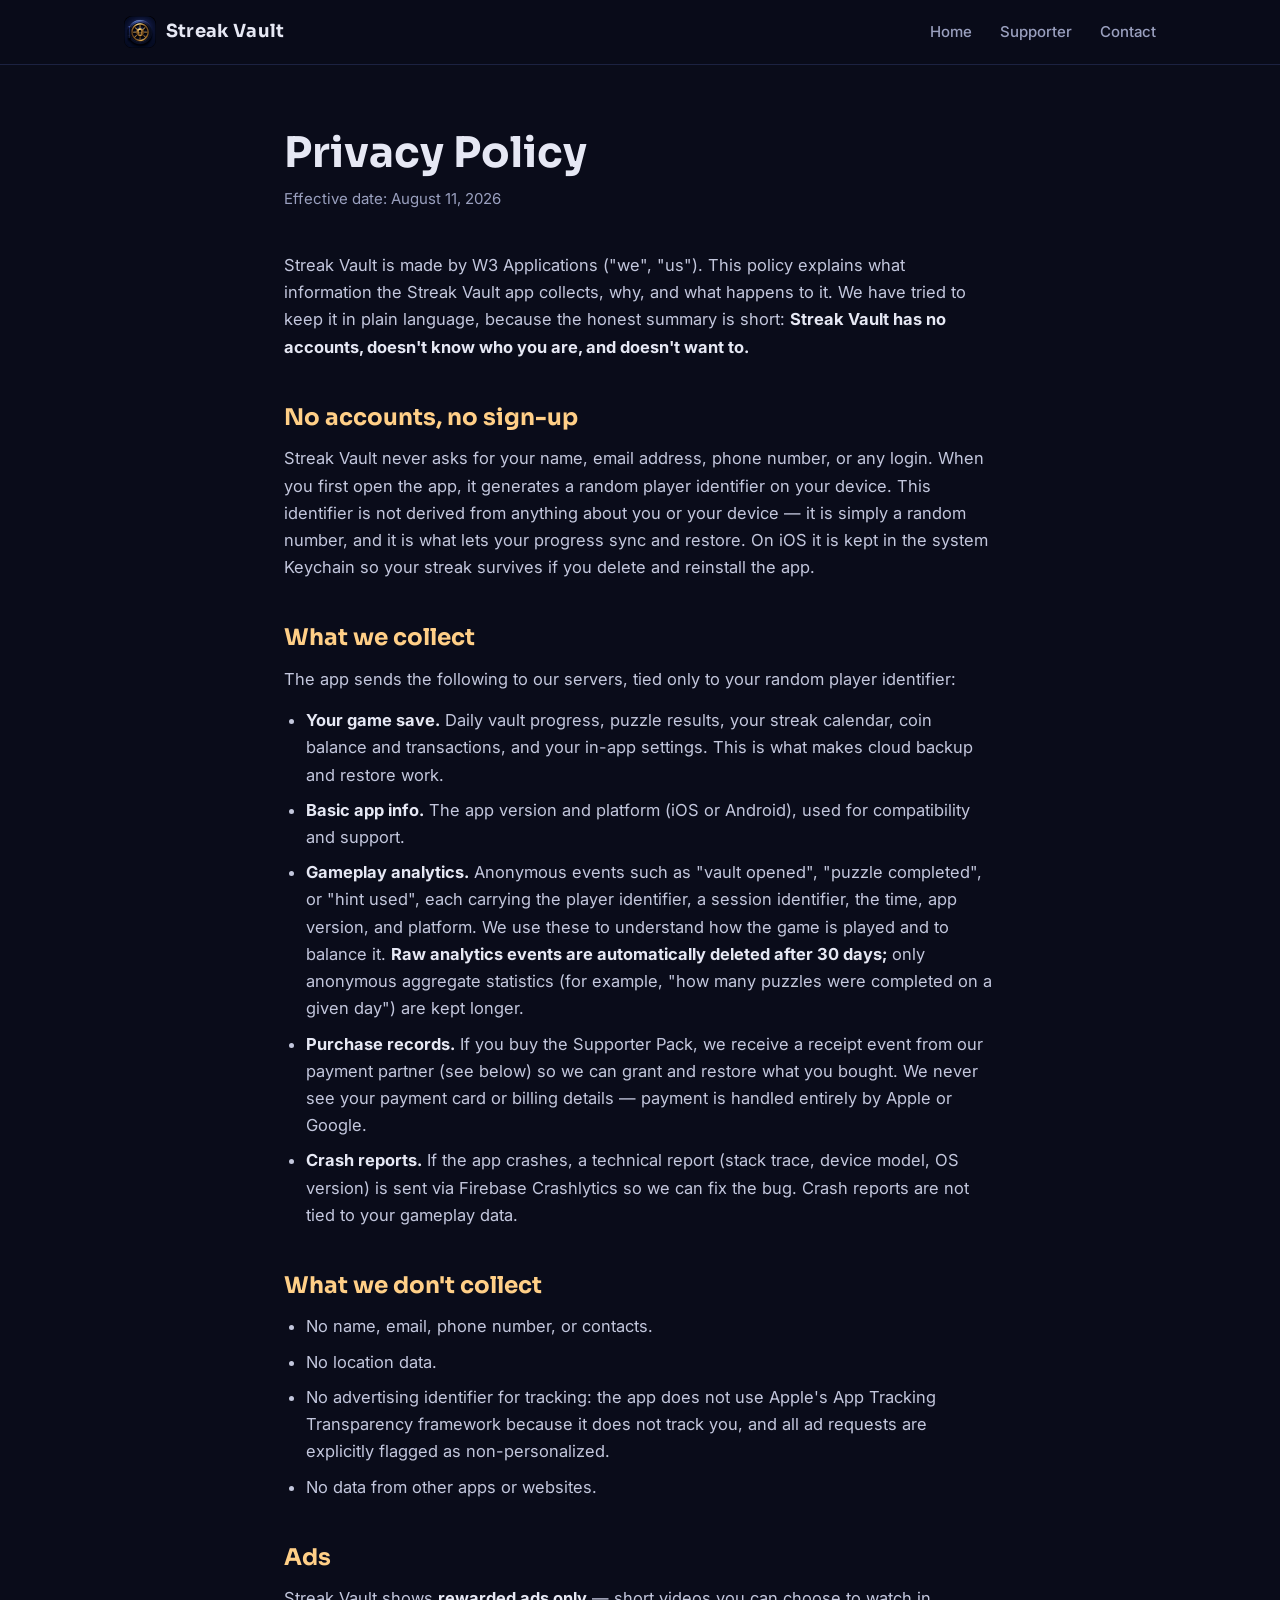
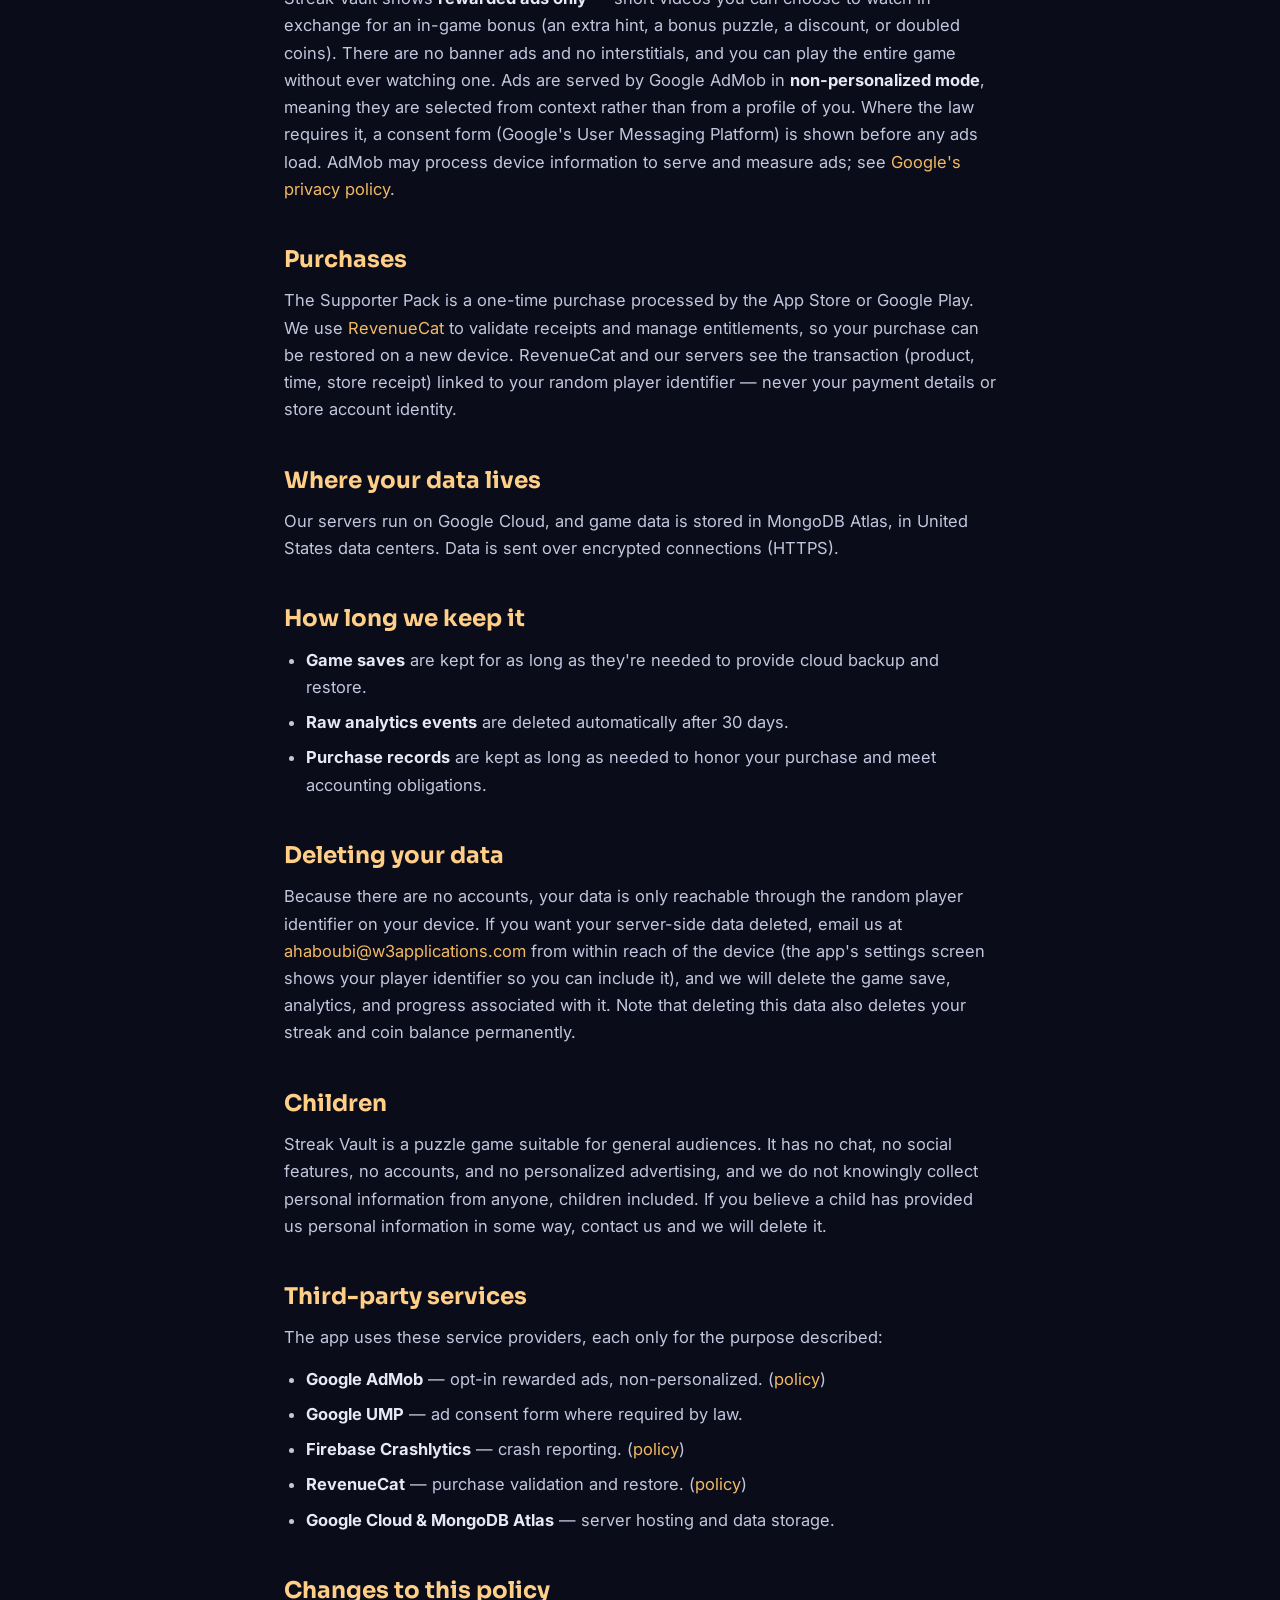
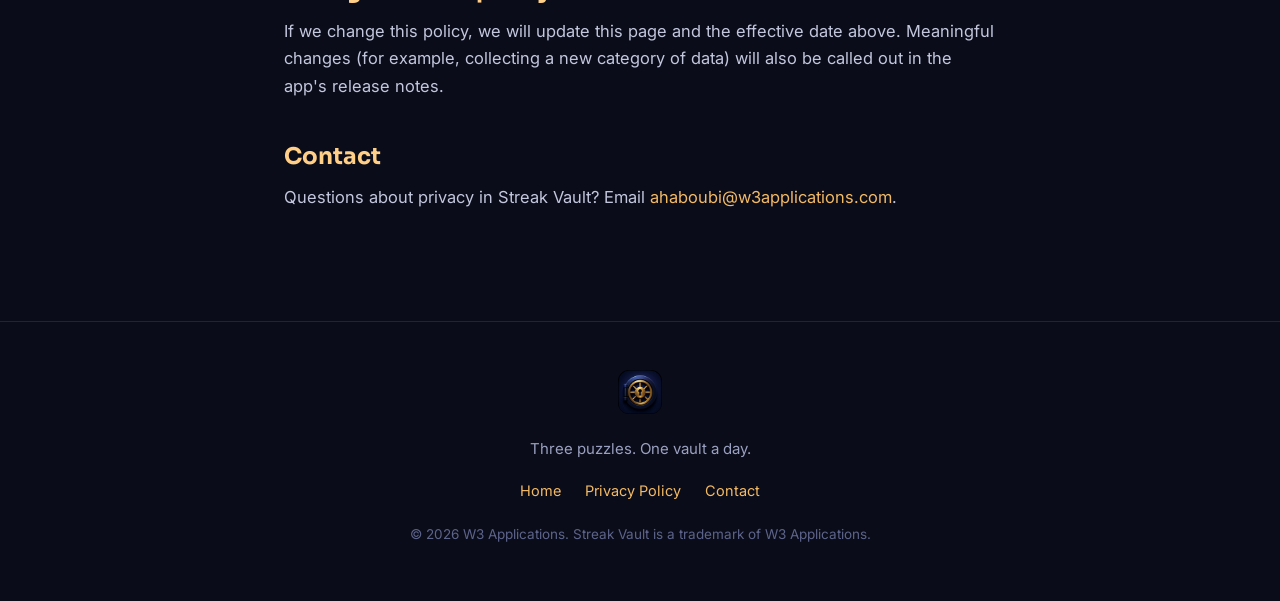
==== privacy.html @ 49f93452 "Marketing site + privacy policy for streakvault.com Dark 'vault premium' landing page in the app's M" ====
<!DOCTYPE html>
<html lang="en">
<head>
  <meta charset="UTF-8">
  <meta name="viewport" content="width=device-width, initial-scale=1.0">
  <title>Privacy Policy — Streak Vault</title>
  <meta name="description" content="Privacy policy for Streak Vault, the calm daily brain-teaser by W3 Applications.">
  <link rel="icon" type="image/png" href="assets/favicon.png">
  <link rel="apple-touch-icon" href="assets/apple-touch-icon.png">
  <link rel="preconnect" href="https://fonts.googleapis.com">
  <link rel="preconnect" href="https://fonts.gstatic.com" crossorigin>
  <link href="https://fonts.googleapis.com/css2?family=Inter:wght@400;500;600&family=Sora:wght@600;700&display=swap" rel="stylesheet">
  <link rel="stylesheet" href="styles.css">
</head>
<body>

<nav class="nav">
  <div class="wrap nav-inner">
    <a href="index.html" class="nav-brand">
      <img src="assets/app-icon.png" alt="" width="32" height="32">
      Streak Vault
    </a>
    <div class="nav-links">
      <a href="index.html">Home</a>
      <a href="index.html#supporter" class="hide-sm">Supporter</a>
      <a href="mailto:ahaboubi@w3applications.com">Contact</a>
    </div>
  </div>
</nav>

<main class="doc">
  <h1>Privacy Policy</h1>
  <p class="doc-date">Effective date: August 11, 2026</p>

  <p>Streak Vault is made by W3 Applications ("we", "us"). This policy explains what information the Streak Vault app collects, why, and what happens to it. We have tried to keep it in plain language, because the honest summary is short: <strong>Streak Vault has no accounts, doesn't know who you are, and doesn't want to.</strong></p>

  <h2>No accounts, no sign-up</h2>
  <p>Streak Vault never asks for your name, email address, phone number, or any login. When you first open the app, it generates a random player identifier on your device. This identifier is not derived from anything about you or your device — it is simply a random number, and it is what lets your progress sync and restore. On iOS it is kept in the system Keychain so your streak survives if you delete and reinstall the app.</p>

  <h2>What we collect</h2>
  <p>The app sends the following to our servers, tied only to your random player identifier:</p>
  <ul>
    <li><strong>Your game save.</strong> Daily vault progress, puzzle results, your streak calendar, coin balance and transactions, and your in-app settings. This is what makes cloud backup and restore work.</li>
    <li><strong>Basic app info.</strong> The app version and platform (iOS or Android), used for compatibility and support.</li>
    <li><strong>Gameplay analytics.</strong> Anonymous events such as "vault opened", "puzzle completed", or "hint used", each carrying the player identifier, a session identifier, the time, app version, and platform. We use these to understand how the game is played and to balance it. <strong>Raw analytics events are automatically deleted after 30 days;</strong> only anonymous aggregate statistics (for example, "how many puzzles were completed on a given day") are kept longer.</li>
    <li><strong>Purchase records.</strong> If you buy the Supporter Pack, we receive a receipt event from our payment partner (see below) so we can grant and restore what you bought. We never see your payment card or billing details — payment is handled entirely by Apple or Google.</li>
    <li><strong>Crash reports.</strong> If the app crashes, a technical report (stack trace, device model, OS version) is sent via Firebase Crashlytics so we can fix the bug. Crash reports are not tied to your gameplay data.</li>
  </ul>

  <h2>What we don't collect</h2>
  <ul>
    <li>No name, email, phone number, or contacts.</li>
    <li>No location data.</li>
    <li>No advertising identifier for tracking: the app does not use Apple's App Tracking Transparency framework because it does not track you, and all ad requests are explicitly flagged as non-personalized.</li>
    <li>No data from other apps or websites.</li>
  </ul>

  <h2>Ads</h2>
  <p>Streak Vault shows <strong>rewarded ads only</strong> — short videos you can choose to watch in exchange for an in-game bonus (an extra hint, a bonus puzzle, a discount, or doubled coins). There are no banner ads and no interstitials, and you can play the entire game without ever watching one. Ads are served by Google AdMob in <strong>non-personalized mode</strong>, meaning they are selected from context rather than from a profile of you. Where the law requires it, a consent form (Google's User Messaging Platform) is shown before any ads load. AdMob may process device information to serve and measure ads; see <a href="https://policies.google.com/privacy" rel="noopener">Google's privacy policy</a>.</p>

  <h2>Purchases</h2>
  <p>The Supporter Pack is a one-time purchase processed by the App Store or Google Play. We use <a href="https://www.revenuecat.com/privacy" rel="noopener">RevenueCat</a> to validate receipts and manage entitlements, so your purchase can be restored on a new device. RevenueCat and our servers see the transaction (product, time, store receipt) linked to your random player identifier — never your payment details or store account identity.</p>

  <h2>Where your data lives</h2>
  <p>Our servers run on Google Cloud, and game data is stored in MongoDB Atlas, in United States data centers. Data is sent over encrypted connections (HTTPS).</p>

  <h2>How long we keep it</h2>
  <ul>
    <li><strong>Game saves</strong> are kept for as long as they're needed to provide cloud backup and restore.</li>
    <li><strong>Raw analytics events</strong> are deleted automatically after 30 days.</li>
    <li><strong>Purchase records</strong> are kept as long as needed to honor your purchase and meet accounting obligations.</li>
  </ul>

  <h2>Deleting your data</h2>
  <p>Because there are no accounts, your data is only reachable through the random player identifier on your device. If you want your server-side data deleted, email us at <a href="mailto:ahaboubi@w3applications.com">ahaboubi@w3applications.com</a> from within reach of the device (the app's settings screen shows your player identifier so you can include it), and we will delete the game save, analytics, and progress associated with it. Note that deleting this data also deletes your streak and coin balance permanently.</p>

  <h2>Children</h2>
  <p>Streak Vault is a puzzle game suitable for general audiences. It has no chat, no social features, no accounts, and no personalized advertising, and we do not knowingly collect personal information from anyone, children included. If you believe a child has provided us personal information in some way, contact us and we will delete it.</p>

  <h2>Third-party services</h2>
  <p>The app uses these service providers, each only for the purpose described:</p>
  <ul>
    <li><strong>Google AdMob</strong> — opt-in rewarded ads, non-personalized. (<a href="https://policies.google.com/privacy" rel="noopener">policy</a>)</li>
    <li><strong>Google UMP</strong> — ad consent form where required by law.</li>
    <li><strong>Firebase Crashlytics</strong> — crash reporting. (<a href="https://firebase.google.com/support/privacy" rel="noopener">policy</a>)</li>
    <li><strong>RevenueCat</strong> — purchase validation and restore. (<a href="https://www.revenuecat.com/privacy" rel="noopener">policy</a>)</li>
    <li><strong>Google Cloud &amp; MongoDB Atlas</strong> — server hosting and data storage.</li>
  </ul>

  <h2>Changes to this policy</h2>
  <p>If we change this policy, we will update this page and the effective date above. Meaningful changes (for example, collecting a new category of data) will also be called out in the app's release notes.</p>

  <h2>Contact</h2>
  <p>Questions about privacy in Streak Vault? Email <a href="mailto:ahaboubi@w3applications.com">ahaboubi@w3applications.com</a>.</p>
</main>

<footer>
  <div class="wrap">
    <img src="assets/app-icon.png" alt="" width="44" height="44">
    <p class="foot-tag">Three puzzles. One vault a day.</p>
    <div class="foot-links">
      <a href="index.html">Home</a>
      <a href="privacy.html">Privacy Policy</a>
      <a href="mailto:ahaboubi@w3applications.com">Contact</a>
    </div>
    <p class="copyright">© 2026 W3 Applications. Streak Vault is a trademark of W3 Applications.</p>
  </div>
</footer>

</body>
</html>
---- styles.css ----
/* Streak Vault — marketing site styles
   Palette lifted from the app's Midnight theme (vault_theme.dart) */

:root {
  --bg: #0a0c1a;
  --bg-top: #1b2044;
  --surface: #12152b;
  --tile: #1f2547;
  --border: #303a6b;
  --gold: #f3ba64;
  --glow: #ffcf87;
  --text: #e6e8f4;
  --muted: #9aa0bf;
  --teal: #56c2a8;
  --violet: #8f86e8;
  --rose: #e07a9a;
  --blue: #5d8de0;
  --moss: #7fb069;
  --aurum: #ffd97e;
  --aurum-bg: #0a0805;
  --radius: 18px;
  --maxw: 1080px;
}

* { margin: 0; padding: 0; box-sizing: border-box; }

html { scroll-behavior: smooth; }

body {
  background: var(--bg);
  color: var(--text);
  font-family: "Inter", -apple-system, BlinkMacSystemFont, "Segoe UI", sans-serif;
  font-size: 17px;
  line-height: 1.65;
  -webkit-font-smoothing: antialiased;
}

h1, h2, h3 { font-family: "Sora", "Inter", sans-serif; line-height: 1.15; }

a { color: var(--gold); text-decoration: none; }
a:hover { color: var(--glow); }

.wrap { max-width: var(--maxw); margin: 0 auto; padding: 0 24px; }

/* ---------- nav ---------- */

.nav {
  position: sticky;
  top: 0;
  z-index: 10;
  background: rgba(10, 12, 26, 0.82);
  backdrop-filter: blur(12px);
  -webkit-backdrop-filter: blur(12px);
  border-bottom: 1px solid rgba(48, 58, 107, 0.5);
}

.nav-inner {
  display: flex;
  align-items: center;
  justify-content: space-between;
  height: 64px;
}

.nav-brand {
  display: flex;
  align-items: center;
  gap: 10px;
  font-family: "Sora", sans-serif;
  font-weight: 700;
  font-size: 18px;
  color: var(--text);
  letter-spacing: 0.01em;
}

.nav-brand img { width: 32px; height: 32px; border-radius: 8px; }

.nav-links { display: flex; gap: 28px; font-size: 15px; }
.nav-links a { color: var(--muted); font-weight: 500; }
.nav-links a:hover { color: var(--glow); }

/* ---------- hero ---------- */

.hero {
  position: relative;
  overflow: hidden;
  background: radial-gradient(ellipse 90% 70% at 50% -10%, var(--bg-top) 0%, var(--bg) 70%);
  text-align: center;
  padding: 88px 0 96px;
}

.hero-icon {
  width: 132px;
  height: 132px;
  border-radius: 30px;
  box-shadow:
    0 0 60px rgba(243, 186, 100, 0.35),
    0 0 140px rgba(243, 186, 100, 0.15),
    0 8px 30px rgba(0, 0, 0, 0.6);
  margin-bottom: 36px;
}

.hero .eyebrow {
  font-size: 14px;
  font-weight: 600;
  letter-spacing: 0.22em;
  text-transform: uppercase;
  color: var(--gold);
  margin-bottom: 18px;
}

.hero h1 {
  font-size: clamp(38px, 6.5vw, 64px);
  font-weight: 700;
  margin: 0 auto 22px;
  max-width: 700px;
  background: linear-gradient(120deg, var(--glow) 0%, var(--gold) 45%, #d99a3e 100%);
  -webkit-background-clip: text;
  background-clip: text;
  color: transparent;
}

.hero .sub {
  font-size: clamp(17px, 2.2vw, 20px);
  color: var(--muted);
  max-width: 620px;
  margin: 0 auto 40px;
}

/* store badges */

.badges { display: flex; gap: 14px; justify-content: center; flex-wrap: wrap; }

.badge {
  display: inline-flex;
  align-items: center;
  gap: 12px;
  padding: 12px 22px;
  border: 1px solid var(--border);
  border-radius: 14px;
  background: var(--surface);
  color: var(--text);
  text-align: left;
  cursor: default;
}

.badge svg { width: 26px; height: 26px; fill: var(--muted); flex-shrink: 0; }
.badge .badge-top { display: block; font-size: 11px; color: var(--gold); letter-spacing: 0.06em; text-transform: uppercase; font-weight: 600; }
.badge .badge-bottom { display: block; font-size: 17px; font-weight: 600; line-height: 1.25; }

/* ---------- sections ---------- */

section { padding: 88px 0; }

.section-head { text-align: center; max-width: 640px; margin: 0 auto 56px; }

.section-head .kicker {
  font-size: 13px;
  font-weight: 600;
  letter-spacing: 0.22em;
  text-transform: uppercase;
  color: var(--gold);
  margin-bottom: 12px;
}

.section-head h2 { font-size: clamp(28px, 4.5vw, 40px); margin-bottom: 14px; }
.section-head p { color: var(--muted); font-size: 17px; }

/* ritual strip */

.ritual { background: var(--surface); border-top: 1px solid rgba(48,58,107,.4); border-bottom: 1px solid rgba(48,58,107,.4); padding: 56px 0; }
.ritual-steps { display: grid; grid-template-columns: repeat(3, 1fr); gap: 32px; text-align: center; }
.ritual-step .num {
  display: inline-flex; align-items: center; justify-content: center;
  width: 40px; height: 40px; border-radius: 50%;
  border: 1px solid var(--gold); color: var(--gold);
  font-family: "Sora", sans-serif; font-weight: 700; font-size: 17px;
  margin-bottom: 14px;
}
.ritual-step h3 { font-size: 19px; margin-bottom: 8px; }
.ritual-step p { color: var(--muted); font-size: 15.5px; }

/* puzzle cards */

.puzzles-grid { display: grid; grid-template-columns: repeat(3, 1fr); gap: 24px; }

.puzzle-card {
  background: var(--surface);
  border: 1px solid var(--border);
  border-radius: var(--radius);
  padding: 28px;
  transition: transform 0.25s ease, box-shadow 0.25s ease, border-color 0.25s ease;
}

.puzzle-card:hover {
  transform: translateY(-4px);
  border-color: rgba(243, 186, 100, 0.55);
  box-shadow: 0 12px 40px rgba(0, 0, 0, 0.45), 0 0 30px rgba(243, 186, 100, 0.08);
}

.puzzle-art {
  display: flex;
  align-items: center;
  justify-content: center;
  background: var(--tile);
  border: 1px solid var(--border);
  border-radius: 14px;
  padding: 22px;
  margin-bottom: 22px;
}

.puzzle-art svg { width: 100%; max-width: 190px; height: auto; }

.puzzle-card h3 { font-size: 21px; margin-bottom: 8px; color: var(--glow); }
.puzzle-card p { color: var(--muted); font-size: 15.5px; }

/* streak section */

.streak { background: linear-gradient(180deg, var(--bg) 0%, #10132a 50%, var(--bg) 100%); }

.streak-cols { display: grid; grid-template-columns: 1.05fr 1fr; gap: 56px; align-items: center; }

.streak-copy h2 { font-size: clamp(28px, 4vw, 38px); margin-bottom: 16px; }
.streak-copy > p { color: var(--muted); margin-bottom: 26px; }

.streak-list { list-style: none; display: grid; gap: 18px; }
.streak-list li { display: flex; gap: 14px; align-items: flex-start; }
.streak-list .dot {
  flex-shrink: 0;
  width: 34px; height: 34px; border-radius: 10px;
  display: inline-flex; align-items: center; justify-content: center;
  background: var(--tile); border: 1px solid var(--border);
  font-size: 16px;
}
.streak-list b { display: block; font-size: 16px; }
.streak-list span.desc { color: var(--muted); font-size: 15px; }

.calendar-card {
  background: var(--surface);
  border: 1px solid var(--border);
  border-radius: var(--radius);
  padding: 28px;
  box-shadow: 0 18px 60px rgba(0, 0, 0, 0.45);
}

.calendar-card .cal-head {
  display: flex; justify-content: space-between; align-items: baseline;
  margin-bottom: 18px; font-family: "Sora", sans-serif;
}
.calendar-card .cal-head .month { font-weight: 700; font-size: 17px; }
.calendar-card .cal-head .streak-count { color: var(--gold); font-weight: 700; font-size: 15px; }

.cal-grid { display: grid; grid-template-columns: repeat(7, 1fr); gap: 8px; }
.cal-cell {
  aspect-ratio: 1;
  border-radius: 9px;
  display: flex; align-items: center; justify-content: center;
  font-size: 13px;
  background: var(--tile);
  border: 1px solid var(--border);
  color: var(--muted);
}
.cal-cell.done { background: rgba(243, 186, 100, 0.16); border-color: rgba(243, 186, 100, 0.6); color: var(--glow); font-weight: 600; }
.cal-cell.frozen { background: rgba(93, 141, 224, 0.16); border-color: rgba(93, 141, 224, 0.6); color: #a9c4f2; }
.cal-cell.today { border: 1.5px solid var(--gold); color: var(--gold); font-weight: 700; }
.cal-cell.empty { background: transparent; border-color: transparent; }

.cal-legend { display: flex; gap: 18px; margin-top: 18px; font-size: 13px; color: var(--muted); flex-wrap: wrap; }
.cal-legend .chip { display: inline-flex; align-items: center; gap: 7px; }
.cal-legend .swatch { width: 12px; height: 12px; border-radius: 4px; display: inline-block; }
.cal-legend .swatch.done { background: rgba(243, 186, 100, 0.7); }
.cal-legend .swatch.frozen { background: rgba(93, 141, 224, 0.7); }

/* features grid */

.features-grid { display: grid; grid-template-columns: repeat(3, 1fr); gap: 24px; }

.feature-card {
  background: var(--surface);
  border: 1px solid var(--border);
  border-radius: var(--radius);
  padding: 26px;
}

.feature-card .icon {
  width: 44px; height: 44px; border-radius: 12px;
  display: flex; align-items: center; justify-content: center;
  font-size: 21px;
  background: var(--tile);
  border: 1px solid var(--border);
  margin-bottom: 16px;
}

.feature-card h3 { font-size: 18px; margin-bottom: 8px; }
.feature-card p { color: var(--muted); font-size: 15px; }

/* themes row */

.themes-row { display: flex; gap: 14px; justify-content: center; flex-wrap: wrap; margin-top: 40px; }
.theme-pill {
  display: inline-flex; align-items: center; gap: 10px;
  padding: 10px 18px;
  border-radius: 999px;
  border: 1px solid var(--border);
  background: var(--surface);
  font-size: 14.5px;
  color: var(--muted);
}
.theme-pill .sw { width: 16px; height: 16px; border-radius: 50%; display: inline-block; border: 1px solid rgba(255,255,255,0.18); }

/* supporter */

.supporter-card {
  position: relative;
  overflow: hidden;
  background:
    radial-gradient(ellipse 80% 90% at 50% -20%, rgba(255, 217, 126, 0.14) 0%, transparent 60%),
    var(--aurum-bg);
  border: 1px solid rgba(255, 217, 126, 0.4);
  border-radius: 24px;
  padding: 56px 40px;
  text-align: center;
  box-shadow: 0 24px 80px rgba(0, 0, 0, 0.55), inset 0 1px 0 rgba(255, 217, 126, 0.25);
}

.supporter-card .kicker {
  font-size: 13px; font-weight: 600; letter-spacing: 0.22em; text-transform: uppercase;
  color: var(--aurum); margin-bottom: 12px;
}
.supporter-card h2 { font-size: clamp(26px, 4vw, 36px); color: #fbeecd; margin-bottom: 14px; }
.supporter-card > p { color: #b9ad8d; max-width: 560px; margin: 0 auto 36px; }

.supporter-perks { display: grid; grid-template-columns: repeat(4, 1fr); gap: 18px; max-width: 860px; margin: 0 auto; }
.perk {
  background: rgba(255, 217, 126, 0.05);
  border: 1px solid rgba(255, 217, 126, 0.22);
  border-radius: 14px;
  padding: 20px 14px;
}
.perk .perk-icon { font-size: 24px; margin-bottom: 10px; }
.perk b { display: block; color: #fbeecd; font-size: 15.5px; margin-bottom: 5px; }
.perk span { color: #b9ad8d; font-size: 13.5px; line-height: 1.45; }

.supporter-note { margin-top: 30px; font-size: 14px; color: #8d8368; }

/* footer */

footer {
  border-top: 1px solid rgba(48, 58, 107, 0.5);
  padding: 48px 0 56px;
  text-align: center;
}
footer img { width: 44px; height: 44px; border-radius: 11px; margin-bottom: 14px; }
footer .foot-tag { color: var(--muted); font-size: 15px; margin-bottom: 18px; }
footer .foot-links { display: flex; gap: 24px; justify-content: center; font-size: 14.5px; margin-bottom: 20px; flex-wrap: wrap; }
footer .copyright { color: #5d648a; font-size: 13.5px; }

/* ---------- privacy page ---------- */

.doc { max-width: 760px; margin: 0 auto; padding: 64px 24px 96px; }
.doc h1 { font-size: clamp(30px, 5vw, 42px); margin-bottom: 10px; }
.doc .doc-date { color: var(--muted); font-size: 15px; margin-bottom: 40px; }
.doc h2 { font-size: 23px; margin: 44px 0 14px; color: var(--glow); }
.doc p, .doc li { color: #c3c7dd; font-size: 16.5px; }
.doc p { margin-bottom: 14px; }
.doc ul { margin: 0 0 14px 22px; }
.doc li { margin-bottom: 8px; }
.doc strong { color: var(--text); }

/* ---------- responsive ---------- */

@media (max-width: 880px) {
  .puzzles-grid, .features-grid { grid-template-columns: 1fr; max-width: 480px; margin-left: auto; margin-right: auto; }
  .streak-cols { grid-template-columns: 1fr; gap: 40px; }
  .supporter-perks { grid-template-columns: repeat(2, 1fr); }
  .ritual-steps { grid-template-columns: 1fr; max-width: 420px; margin: 0 auto; }
  .nav-links { gap: 13px; font-size: 13.5px; }
  .nav-links .hide-sm { display: none; }
  .nav-brand { font-size: 16px; white-space: nowrap; }
}

@media (prefers-reduced-motion: reduce) {
  html { scroll-behavior: auto; }
  .puzzle-card, .puzzle-card:hover { transition: none; transform: none; }
}
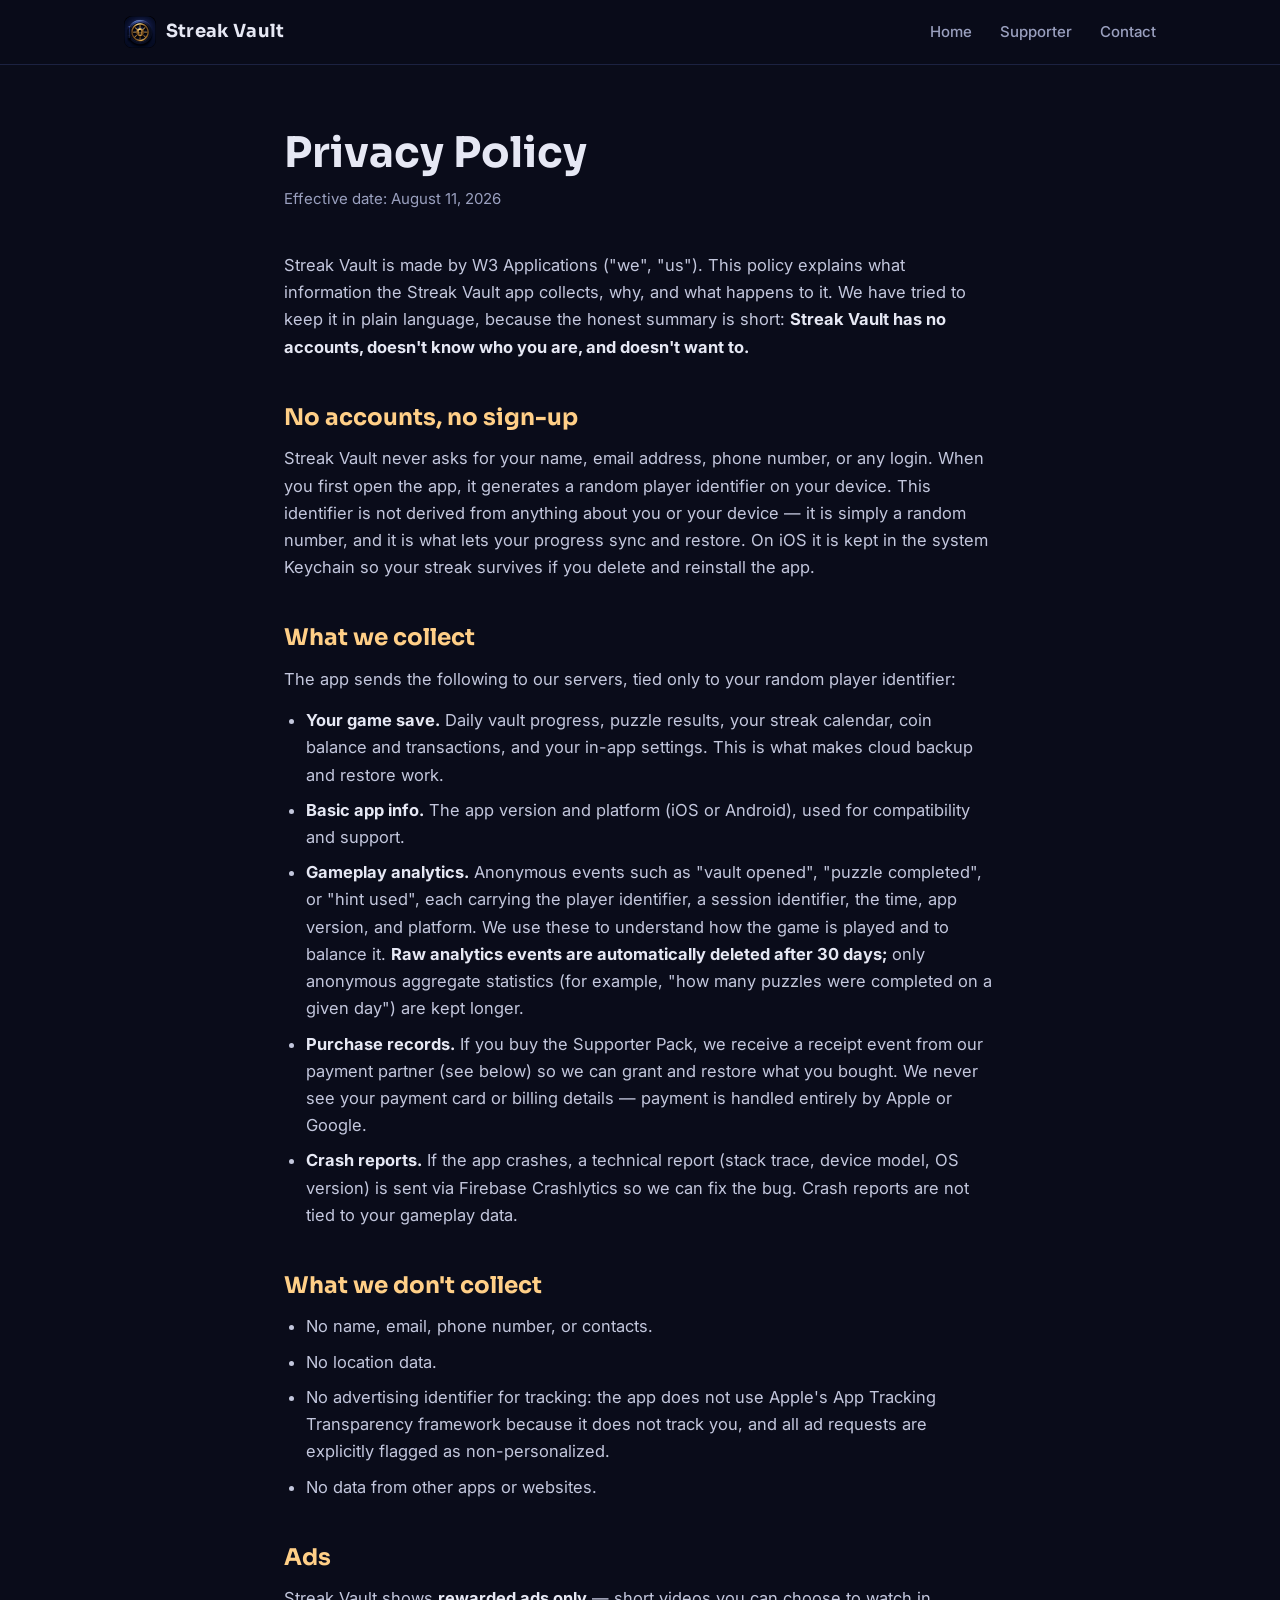
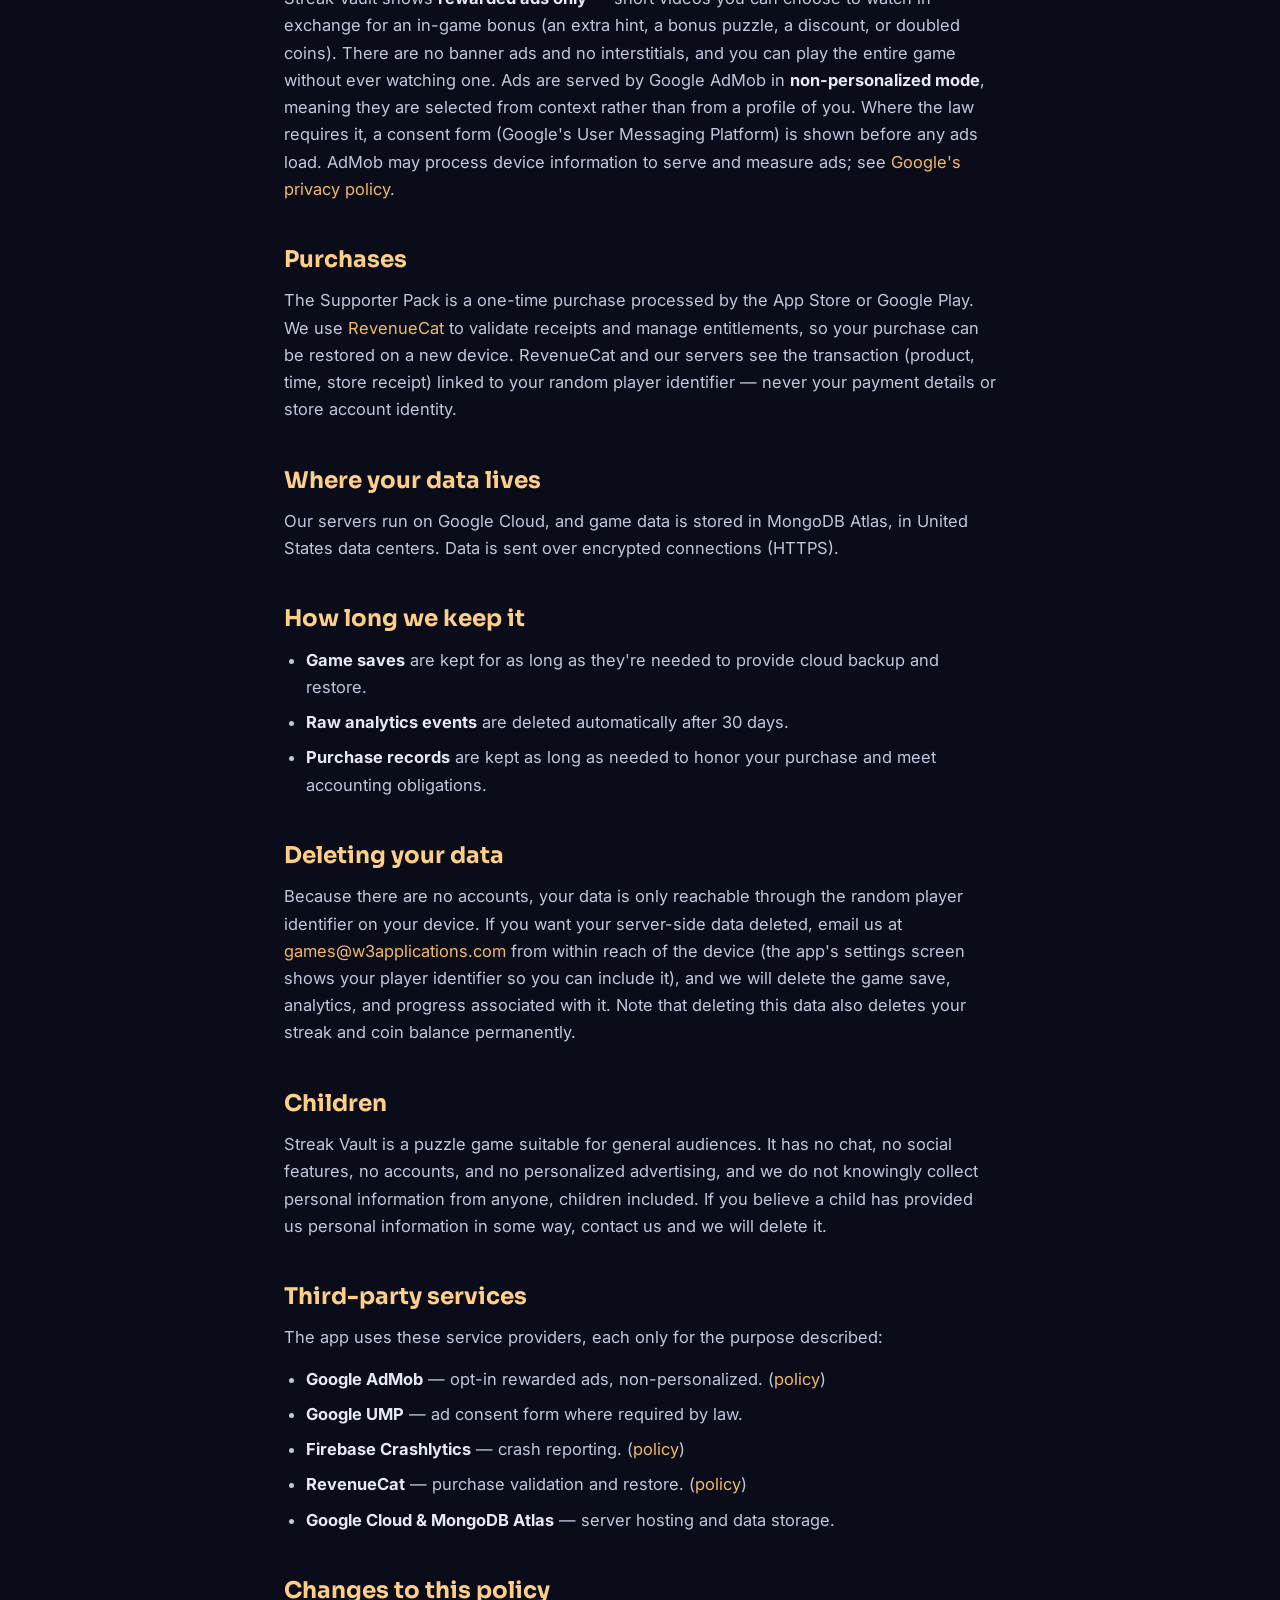
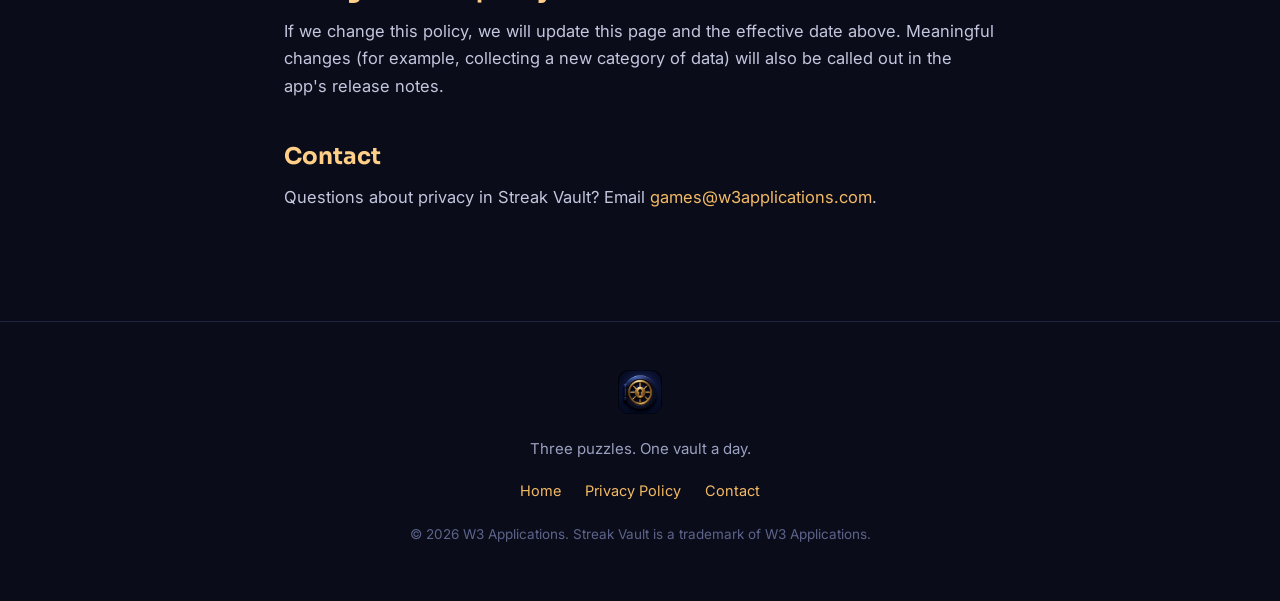
==== commit 129bb16e: "Use games@w3applications.com as the public contact address Co-Authored-By: Claude Fable 5 <noreply@a" ====
--- a/privacy.html
+++ b/privacy.html
@@ -23,7 +23,7 @@
     <div class="nav-links">
       <a href="index.html">Home</a>
       <a href="index.html#supporter" class="hide-sm">Supporter</a>
-      <a href="mailto:ahaboubi@w3applications.com">Contact</a>
+      <a href="mailto:games@w3applications.com">Contact</a>
     </div>
   </div>
 </nav>
@@ -72,7 +72,7 @@
   </ul>
 
   <h2>Deleting your data</h2>
-  <p>Because there are no accounts, your data is only reachable through the random player identifier on your device. If you want your server-side data deleted, email us at <a href="mailto:ahaboubi@w3applications.com">ahaboubi@w3applications.com</a> from within reach of the device (the app's settings screen shows your player identifier so you can include it), and we will delete the game save, analytics, and progress associated with it. Note that deleting this data also deletes your streak and coin balance permanently.</p>
+  <p>Because there are no accounts, your data is only reachable through the random player identifier on your device. If you want your server-side data deleted, email us at <a href="mailto:games@w3applications.com">games@w3applications.com</a> from within reach of the device (the app's settings screen shows your player identifier so you can include it), and we will delete the game save, analytics, and progress associated with it. Note that deleting this data also deletes your streak and coin balance permanently.</p>
 
   <h2>Children</h2>
   <p>Streak Vault is a puzzle game suitable for general audiences. It has no chat, no social features, no accounts, and no personalized advertising, and we do not knowingly collect personal information from anyone, children included. If you believe a child has provided us personal information in some way, contact us and we will delete it.</p>
@@ -91,7 +91,7 @@
   <p>If we change this policy, we will update this page and the effective date above. Meaningful changes (for example, collecting a new category of data) will also be called out in the app's release notes.</p>
 
   <h2>Contact</h2>
-  <p>Questions about privacy in Streak Vault? Email <a href="mailto:ahaboubi@w3applications.com">ahaboubi@w3applications.com</a>.</p>
+  <p>Questions about privacy in Streak Vault? Email <a href="mailto:games@w3applications.com">games@w3applications.com</a>.</p>
 </main>
 
 <footer>
@@ -101,7 +101,7 @@
     <div class="foot-links">
       <a href="index.html">Home</a>
       <a href="privacy.html">Privacy Policy</a>
-      <a href="mailto:ahaboubi@w3applications.com">Contact</a>
+      <a href="mailto:games@w3applications.com">Contact</a>
     </div>
     <p class="copyright">© 2026 W3 Applications. Streak Vault is a trademark of W3 Applications.</p>
   </div>
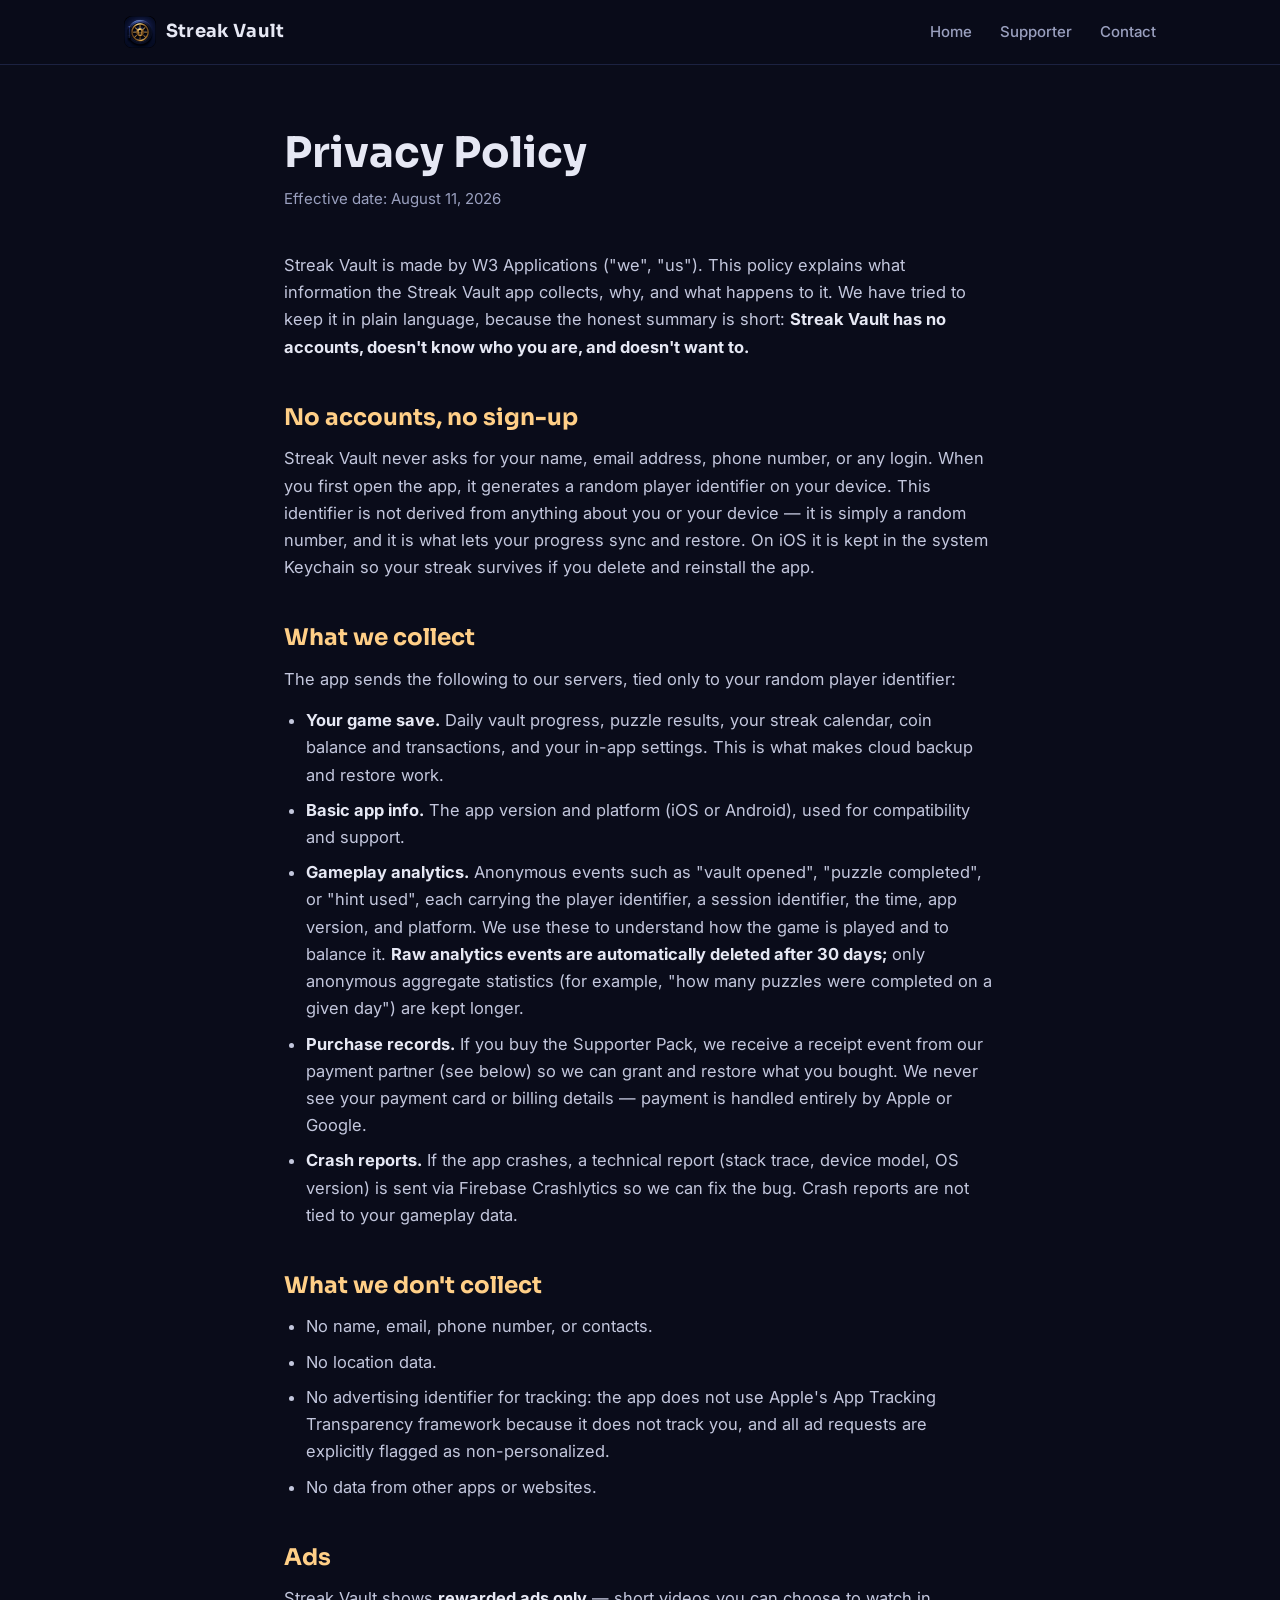
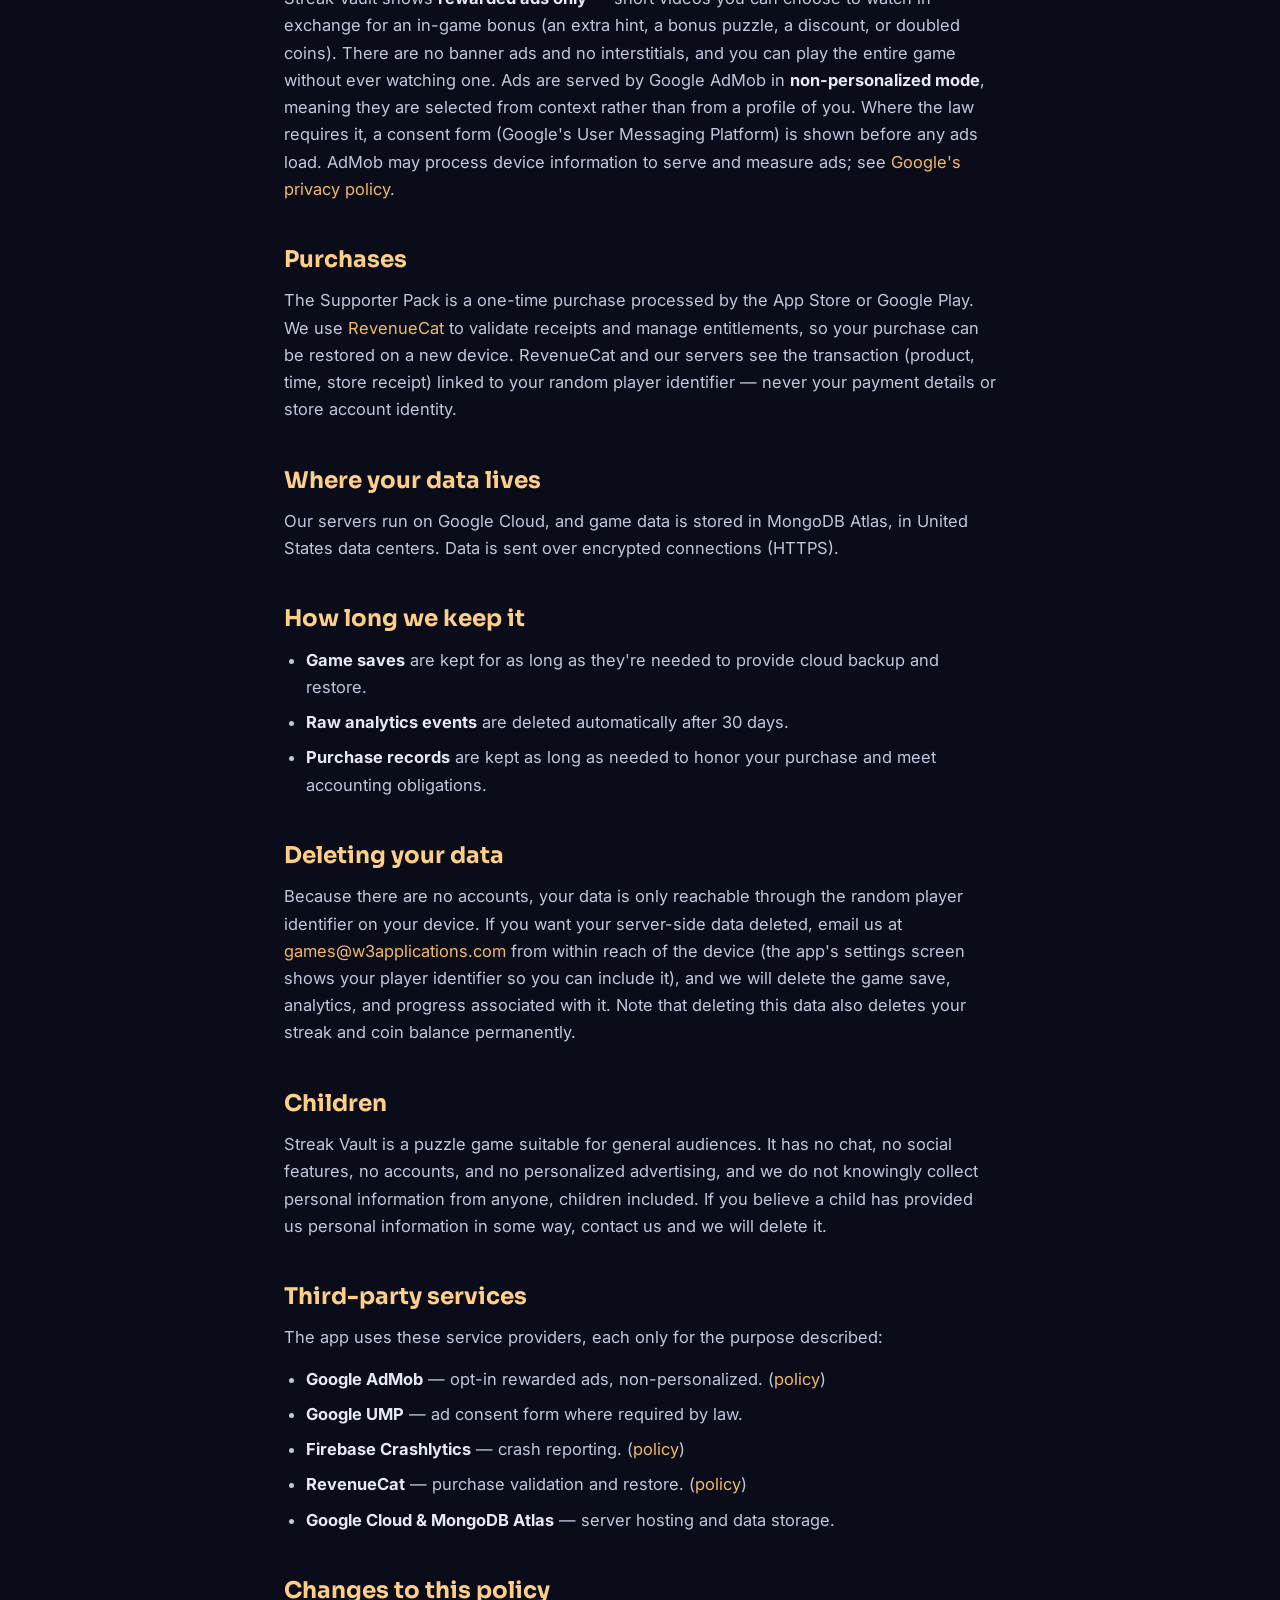
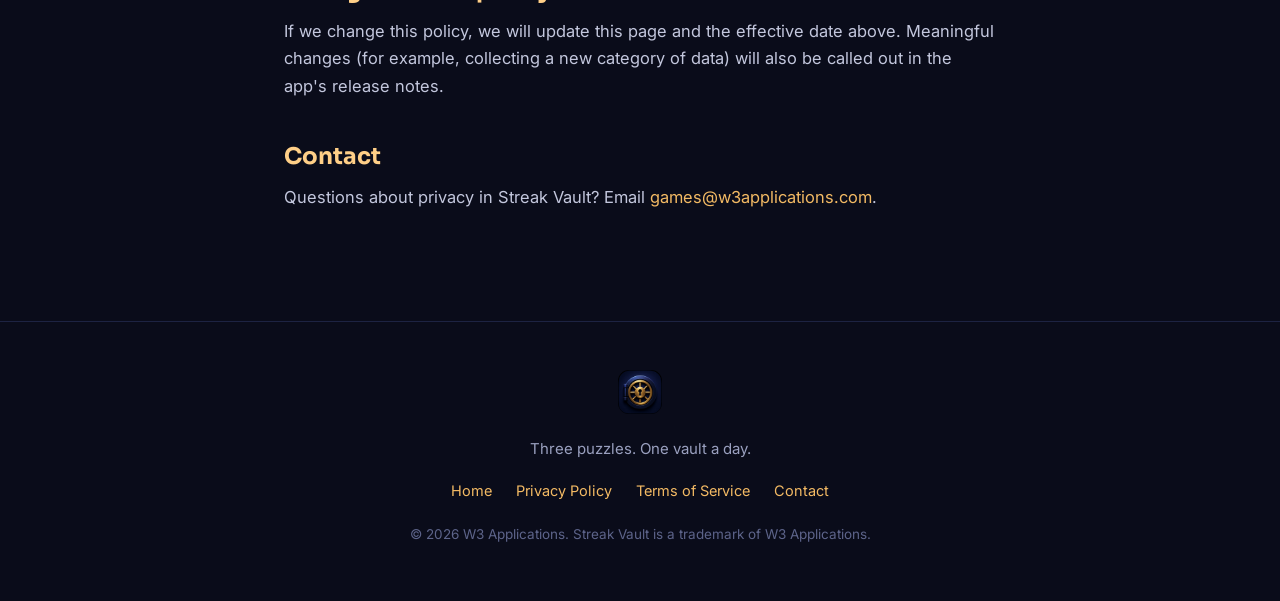
==== commit f2e29278: "Add Terms of Service page (Ontario governing law) linked from the footers and sitemap Co-Authored-By" ====
--- a/privacy.html
+++ b/privacy.html
@@ -5,6 +5,7 @@
   <meta name="viewport" content="width=device-width, initial-scale=1.0">
   <title>Privacy Policy — Streak Vault</title>
   <meta name="description" content="Privacy policy for Streak Vault, the calm daily brain-teaser by W3 Applications.">
+  <link rel="canonical" href="https://streakvault.com/privacy.html">
   <link rel="icon" type="image/png" href="assets/favicon.png">
   <link rel="apple-touch-icon" href="assets/apple-touch-icon.png">
   <link rel="preconnect" href="https://fonts.googleapis.com">
@@ -71,7 +72,7 @@
     <li><strong>Purchase records</strong> are kept as long as needed to honor your purchase and meet accounting obligations.</li>
   </ul>
 
-  <h2>Deleting your data</h2>
+  <h2 id="deleting-your-data">Deleting your data</h2>
   <p>Because there are no accounts, your data is only reachable through the random player identifier on your device. If you want your server-side data deleted, email us at <a href="mailto:games@w3applications.com">games@w3applications.com</a> from within reach of the device (the app's settings screen shows your player identifier so you can include it), and we will delete the game save, analytics, and progress associated with it. Note that deleting this data also deletes your streak and coin balance permanently.</p>
 
   <h2>Children</h2>
@@ -101,6 +102,7 @@
     <div class="foot-links">
       <a href="index.html">Home</a>
       <a href="privacy.html">Privacy Policy</a>
+      <a href="terms.html">Terms of Service</a>
       <a href="mailto:games@w3applications.com">Contact</a>
     </div>
     <p class="copyright">© 2026 W3 Applications. Streak Vault is a trademark of W3 Applications.</p>
--- a/styles.css
+++ b/styles.css
@@ -147,6 +147,10 @@
 .badge .badge-top { display: block; font-size: 11px; color: var(--gold); letter-spacing: 0.06em; text-transform: uppercase; font-weight: 600; }
 .badge .badge-bottom { display: block; font-size: 17px; font-weight: 600; line-height: 1.25; }
 
+a.badge { cursor: pointer; text-decoration: none; transition: border-color .2s, transform .2s; }
+a.badge:hover { border-color: var(--gold); transform: translateY(-1px); }
+a.badge svg { fill: var(--text); }
+
 /* ---------- sections ---------- */
 
 section { padding: 88px 0; }
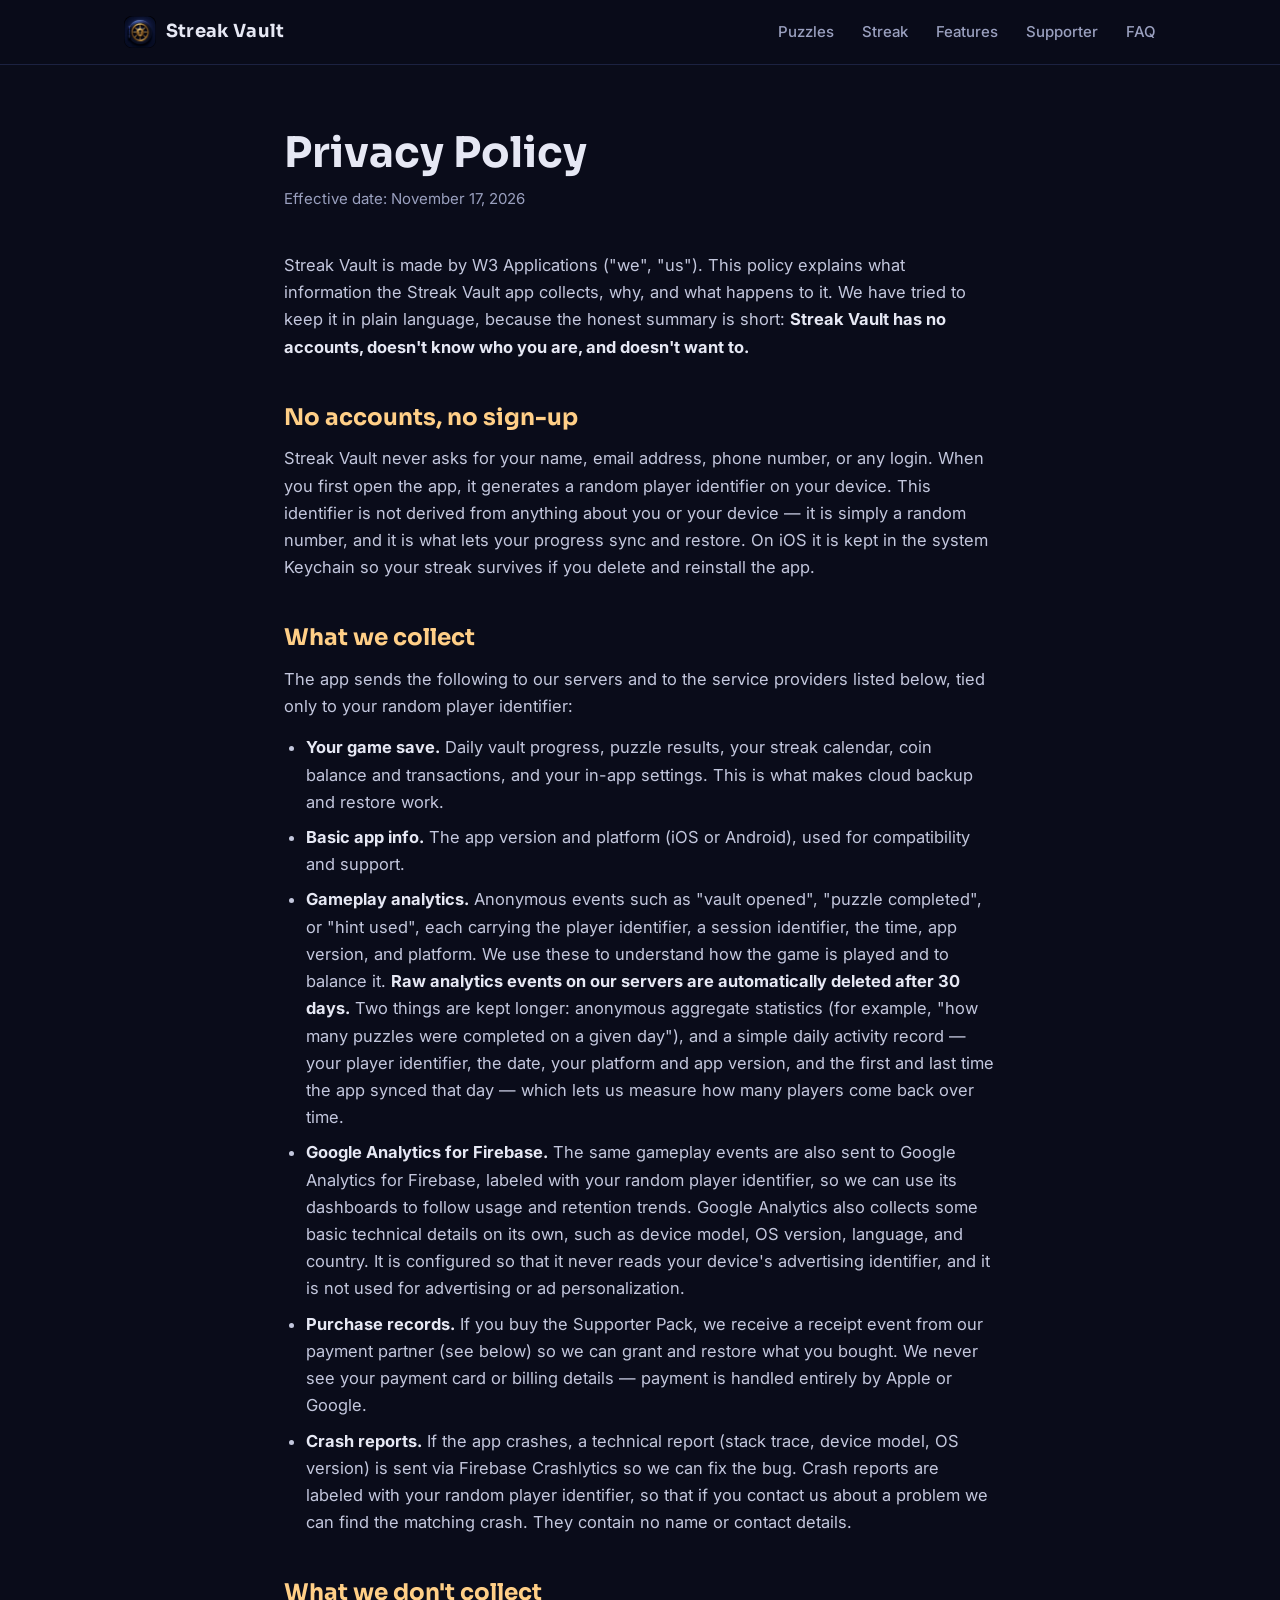
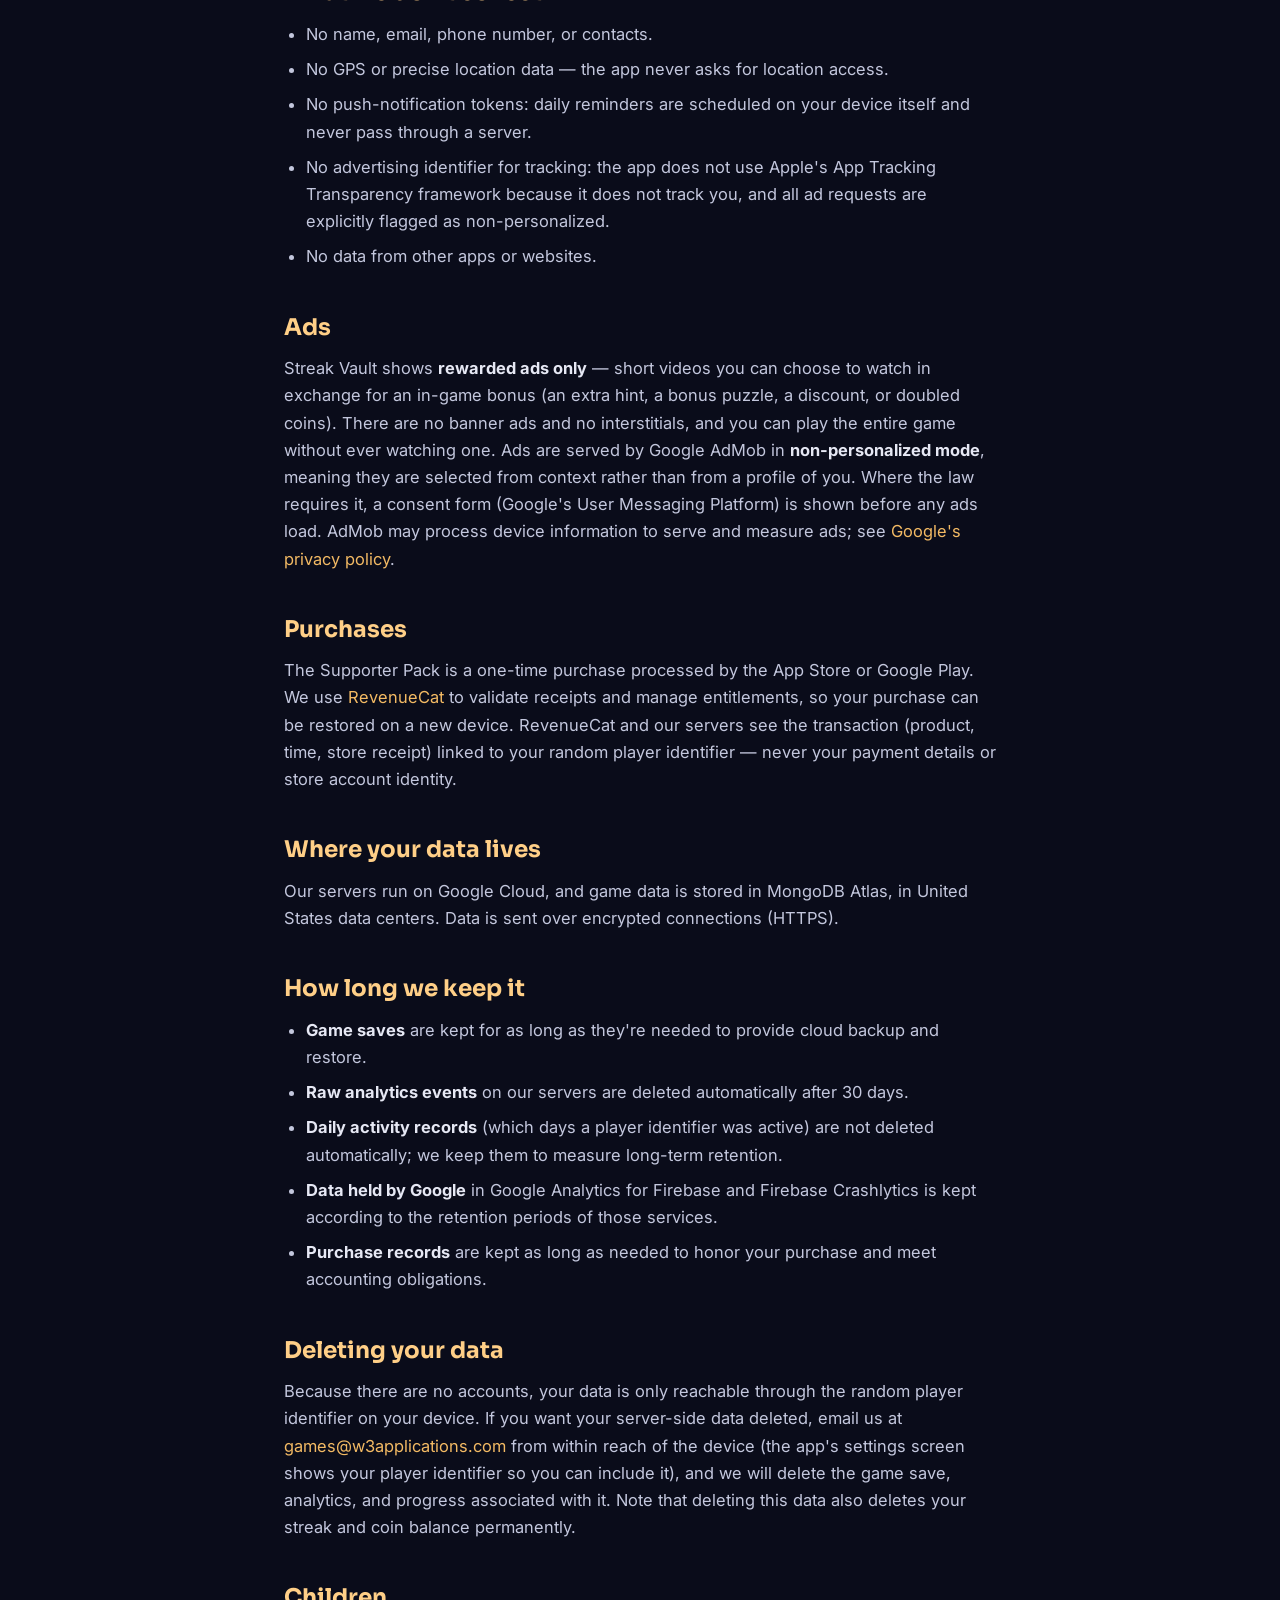
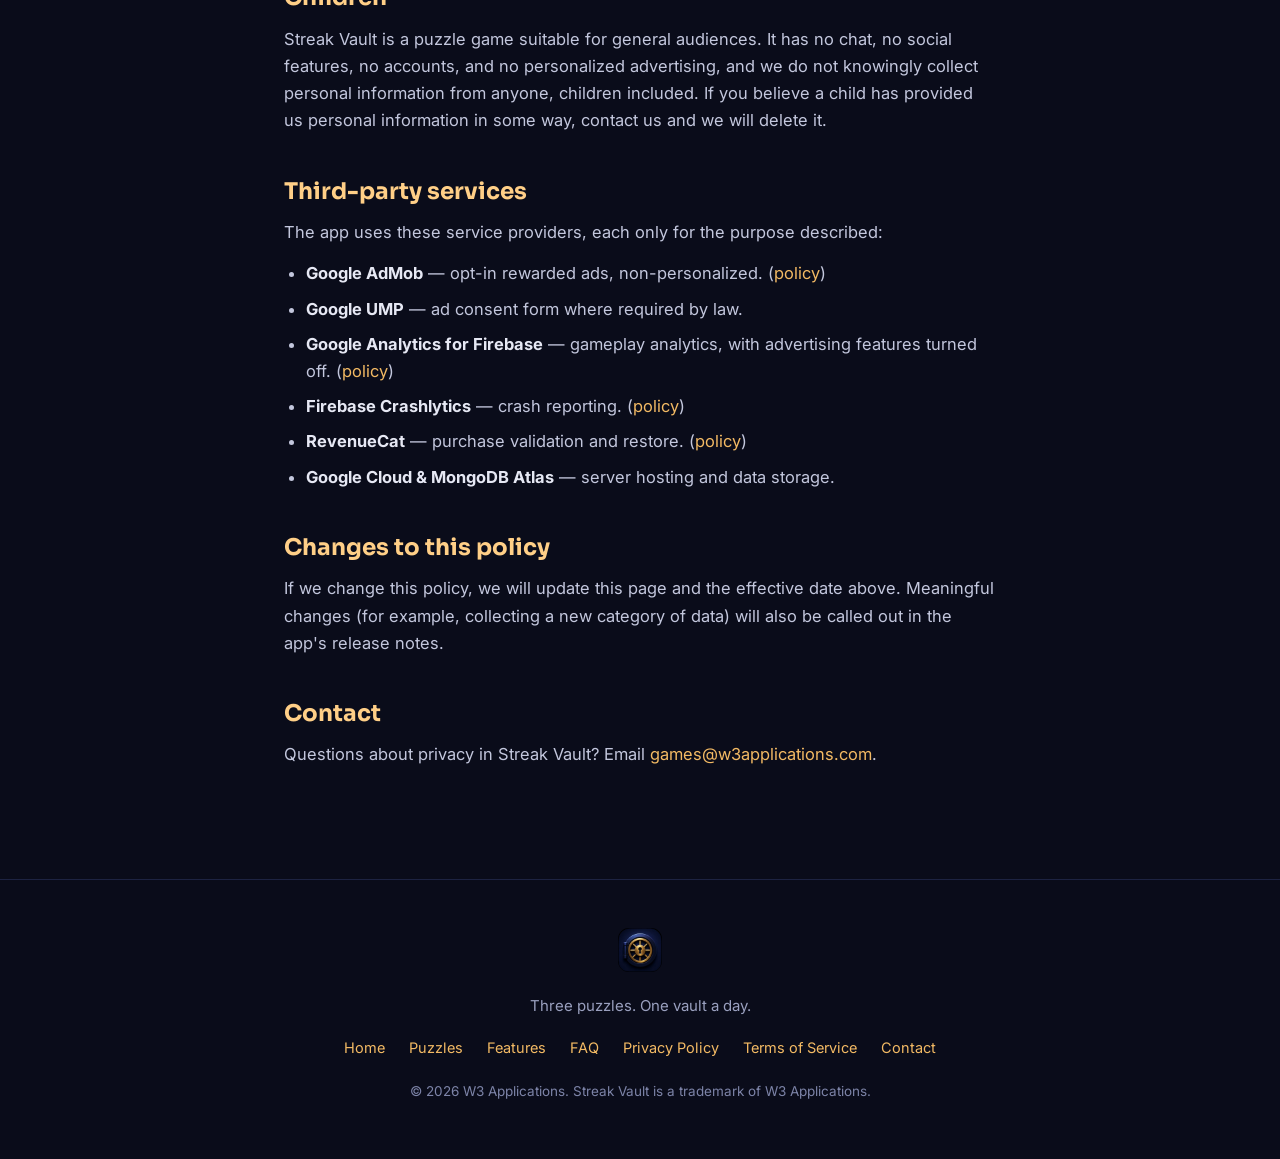
==== commit 2d1385ca: "Update the site for app 1.4.0: Master Vault, streak milestones, endless achievement tiers, screensho" ====
--- a/privacy.html
+++ b/privacy.html
@@ -6,8 +6,18 @@
   <title>Privacy Policy — Streak Vault</title>
   <meta name="description" content="Privacy policy for Streak Vault, the calm daily brain-teaser by W3 Applications.">
   <link rel="canonical" href="https://streakvault.com/privacy.html">
+  <meta name="theme-color" content="#0a0c1a">
   <link rel="icon" type="image/png" href="assets/favicon.png">
   <link rel="apple-touch-icon" href="assets/apple-touch-icon.png">
+  <meta property="og:site_name" content="Streak Vault">
+  <meta property="og:title" content="Privacy Policy — Streak Vault">
+  <meta property="og:description" content="Privacy policy for Streak Vault, the calm daily brain-teaser by W3 Applications.">
+  <meta property="og:image" content="https://streakvault.com/assets/og-image.jpg">
+  <meta property="og:image:width" content="1200">
+  <meta property="og:image:height" content="630">
+  <meta property="og:url" content="https://streakvault.com/privacy.html">
+  <meta property="og:type" content="website">
+  <meta name="twitter:card" content="summary_large_image">
   <link rel="preconnect" href="https://fonts.googleapis.com">
   <link rel="preconnect" href="https://fonts.gstatic.com" crossorigin>
   <link href="https://fonts.googleapis.com/css2?family=Inter:wght@400;500;600&family=Sora:wght@600;700&display=swap" rel="stylesheet">
@@ -15,23 +25,25 @@
 </head>
 <body>
 
-<nav class="nav">
+<nav class="nav" aria-label="Main">
   <div class="wrap nav-inner">
     <a href="index.html" class="nav-brand">
-      <img src="assets/app-icon.png" alt="" width="32" height="32">
+      <img src="assets/app-icon-264.webp" alt="" width="32" height="32">
       Streak Vault
     </a>
     <div class="nav-links">
-      <a href="index.html">Home</a>
-      <a href="index.html#supporter" class="hide-sm">Supporter</a>
-      <a href="mailto:games@w3applications.com">Contact</a>
+      <a href="index.html#puzzles">Puzzles</a>
+      <a href="index.html#streak" class="hide-sm">Streak</a>
+      <a href="index.html#features" class="hide-sm">Features</a>
+      <a href="index.html#supporter">Supporter</a>
+      <a href="index.html#faq">FAQ</a>
     </div>
   </div>
 </nav>
 
 <main class="doc">
   <h1>Privacy Policy</h1>
-  <p class="doc-date">Effective date: August 11, 2026</p>
+  <p class="doc-date">Effective date: November 17, 2026</p>
 
   <p>Streak Vault is made by W3 Applications ("we", "us"). This policy explains what information the Streak Vault app collects, why, and what happens to it. We have tried to keep it in plain language, because the honest summary is short: <strong>Streak Vault has no accounts, doesn't know who you are, and doesn't want to.</strong></p>
 
@@ -39,19 +51,21 @@
   <p>Streak Vault never asks for your name, email address, phone number, or any login. When you first open the app, it generates a random player identifier on your device. This identifier is not derived from anything about you or your device — it is simply a random number, and it is what lets your progress sync and restore. On iOS it is kept in the system Keychain so your streak survives if you delete and reinstall the app.</p>
 
   <h2>What we collect</h2>
-  <p>The app sends the following to our servers, tied only to your random player identifier:</p>
+  <p>The app sends the following to our servers and to the service providers listed below, tied only to your random player identifier:</p>
   <ul>
     <li><strong>Your game save.</strong> Daily vault progress, puzzle results, your streak calendar, coin balance and transactions, and your in-app settings. This is what makes cloud backup and restore work.</li>
     <li><strong>Basic app info.</strong> The app version and platform (iOS or Android), used for compatibility and support.</li>
-    <li><strong>Gameplay analytics.</strong> Anonymous events such as "vault opened", "puzzle completed", or "hint used", each carrying the player identifier, a session identifier, the time, app version, and platform. We use these to understand how the game is played and to balance it. <strong>Raw analytics events are automatically deleted after 30 days;</strong> only anonymous aggregate statistics (for example, "how many puzzles were completed on a given day") are kept longer.</li>
+    <li><strong>Gameplay analytics.</strong> Anonymous events such as "vault opened", "puzzle completed", or "hint used", each carrying the player identifier, a session identifier, the time, app version, and platform. We use these to understand how the game is played and to balance it. <strong>Raw analytics events on our servers are automatically deleted after 30 days.</strong> Two things are kept longer: anonymous aggregate statistics (for example, "how many puzzles were completed on a given day"), and a simple daily activity record — your player identifier, the date, your platform and app version, and the first and last time the app synced that day — which lets us measure how many players come back over time.</li>
+    <li><strong>Google Analytics for Firebase.</strong> The same gameplay events are also sent to Google Analytics for Firebase, labeled with your random player identifier, so we can use its dashboards to follow usage and retention trends. Google Analytics also collects some basic technical details on its own, such as device model, OS version, language, and country. It is configured so that it never reads your device's advertising identifier, and it is not used for advertising or ad personalization.</li>
     <li><strong>Purchase records.</strong> If you buy the Supporter Pack, we receive a receipt event from our payment partner (see below) so we can grant and restore what you bought. We never see your payment card or billing details — payment is handled entirely by Apple or Google.</li>
-    <li><strong>Crash reports.</strong> If the app crashes, a technical report (stack trace, device model, OS version) is sent via Firebase Crashlytics so we can fix the bug. Crash reports are not tied to your gameplay data.</li>
+    <li><strong>Crash reports.</strong> If the app crashes, a technical report (stack trace, device model, OS version) is sent via Firebase Crashlytics so we can fix the bug. Crash reports are labeled with your random player identifier, so that if you contact us about a problem we can find the matching crash. They contain no name or contact details.</li>
   </ul>
 
   <h2>What we don't collect</h2>
   <ul>
     <li>No name, email, phone number, or contacts.</li>
-    <li>No location data.</li>
+    <li>No GPS or precise location data — the app never asks for location access.</li>
+    <li>No push-notification tokens: daily reminders are scheduled on your device itself and never pass through a server.</li>
     <li>No advertising identifier for tracking: the app does not use Apple's App Tracking Transparency framework because it does not track you, and all ad requests are explicitly flagged as non-personalized.</li>
     <li>No data from other apps or websites.</li>
   </ul>
@@ -68,7 +82,9 @@
   <h2>How long we keep it</h2>
   <ul>
     <li><strong>Game saves</strong> are kept for as long as they're needed to provide cloud backup and restore.</li>
-    <li><strong>Raw analytics events</strong> are deleted automatically after 30 days.</li>
+    <li><strong>Raw analytics events</strong> on our servers are deleted automatically after 30 days.</li>
+    <li><strong>Daily activity records</strong> (which days a player identifier was active) are not deleted automatically; we keep them to measure long-term retention.</li>
+    <li><strong>Data held by Google</strong> in Google Analytics for Firebase and Firebase Crashlytics is kept according to the retention periods of those services.</li>
     <li><strong>Purchase records</strong> are kept as long as needed to honor your purchase and meet accounting obligations.</li>
   </ul>
 
@@ -83,6 +99,7 @@
   <ul>
     <li><strong>Google AdMob</strong> — opt-in rewarded ads, non-personalized. (<a href="https://policies.google.com/privacy" rel="noopener">policy</a>)</li>
     <li><strong>Google UMP</strong> — ad consent form where required by law.</li>
+    <li><strong>Google Analytics for Firebase</strong> — gameplay analytics, with advertising features turned off. (<a href="https://firebase.google.com/support/privacy" rel="noopener">policy</a>)</li>
     <li><strong>Firebase Crashlytics</strong> — crash reporting. (<a href="https://firebase.google.com/support/privacy" rel="noopener">policy</a>)</li>
     <li><strong>RevenueCat</strong> — purchase validation and restore. (<a href="https://www.revenuecat.com/privacy" rel="noopener">policy</a>)</li>
     <li><strong>Google Cloud &amp; MongoDB Atlas</strong> — server hosting and data storage.</li>
@@ -97,10 +114,13 @@
 
 <footer>
   <div class="wrap">
-    <img src="assets/app-icon.png" alt="" width="44" height="44">
+    <img src="assets/app-icon-264.webp" alt="" width="44" height="44">
     <p class="foot-tag">Three puzzles. One vault a day.</p>
     <div class="foot-links">
       <a href="index.html">Home</a>
+      <a href="index.html#puzzles">Puzzles</a>
+      <a href="index.html#features">Features</a>
+      <a href="index.html#faq">FAQ</a>
       <a href="privacy.html">Privacy Policy</a>
       <a href="terms.html">Terms of Service</a>
       <a href="mailto:games@w3applications.com">Contact</a>
--- a/styles.css
+++ b/styles.css
@@ -35,10 +35,26 @@
   -webkit-font-smoothing: antialiased;
 }
 
-h1, h2, h3 { font-family: "Sora", "Inter", sans-serif; line-height: 1.15; }
+h1, h2, h3 { font-family: "Sora", "Inter", sans-serif; line-height: 1.15; text-wrap: balance; }
 
 a { color: var(--gold); text-decoration: none; }
 a:hover { color: var(--glow); }
+
+:focus-visible { outline: 2px solid var(--glow); outline-offset: 3px; border-radius: 4px; }
+
+.sr-only {
+  position: absolute; width: 1px; height: 1px; margin: -1px; padding: 0;
+  overflow: hidden; clip: rect(0, 0, 0, 0); white-space: nowrap; border: 0;
+}
+
+.kicker {
+  font-size: 13px;
+  font-weight: 600;
+  letter-spacing: 0.22em;
+  text-transform: uppercase;
+  color: var(--gold);
+  margin-bottom: 12px;
+}
 
 .wrap { max-width: var(--maxw); margin: 0 auto; padding: 0 24px; }
 
@@ -140,7 +156,6 @@
   background: var(--surface);
   color: var(--text);
   text-align: left;
-  cursor: default;
 }
 
 .badge svg { width: 26px; height: 26px; fill: var(--muted); flex-shrink: 0; }
@@ -151,20 +166,13 @@
 a.badge:hover { border-color: var(--gold); transform: translateY(-1px); }
 a.badge svg { fill: var(--text); }
 
+.hero-note { margin-top: 22px; font-size: 14.5px; color: var(--muted); }
+
 /* ---------- sections ---------- */
 
 section { padding: 88px 0; }
 
 .section-head { text-align: center; max-width: 640px; margin: 0 auto 56px; }
-
-.section-head .kicker {
-  font-size: 13px;
-  font-weight: 600;
-  letter-spacing: 0.22em;
-  text-transform: uppercase;
-  color: var(--gold);
-  margin-bottom: 12px;
-}
 
 .section-head h2 { font-size: clamp(28px, 4.5vw, 40px); margin-bottom: 14px; }
 .section-head p { color: var(--muted); font-size: 17px; }
@@ -183,6 +191,33 @@
 .ritual-step h3 { font-size: 19px; margin-bottom: 8px; }
 .ritual-step p { color: var(--muted); font-size: 15.5px; }
 
+/* screenshots */
+
+.screens { padding-bottom: 40px; }
+.screens .section-head { margin-bottom: 40px; }
+
+.shots {
+  list-style: none;
+  display: flex;
+  gap: 20px;
+  overflow-x: auto;
+  scroll-snap-type: x proximity;
+  -webkit-overflow-scrolling: touch;
+  padding: 4px max(24px, calc((100% - var(--maxw)) / 2 + 24px)) 24px;
+  scroll-padding-inline: max(24px, calc((100% - var(--maxw)) / 2 + 24px));
+  scrollbar-width: thin;
+  scrollbar-color: var(--border) transparent;
+}
+.shots li { flex: 0 0 auto; scroll-snap-align: start; }
+.shots img {
+  display: block;
+  width: 250px;
+  height: auto;
+  border-radius: 22px;
+  border: 1px solid var(--border);
+  box-shadow: 0 14px 44px rgba(0, 0, 0, 0.45);
+}
+
 /* puzzle cards */
 
 .puzzles-grid { display: grid; grid-template-columns: repeat(3, 1fr); gap: 24px; }
@@ -273,6 +308,12 @@
 .cal-legend .swatch { width: 12px; height: 12px; border-radius: 4px; display: inline-block; }
 .cal-legend .swatch.done { background: rgba(243, 186, 100, 0.7); }
 .cal-legend .swatch.frozen { background: rgba(93, 141, 224, 0.7); }
+.cal-legend .chip.next { margin-left: auto; color: var(--gold); font-weight: 600; }
+
+/* master vault */
+
+.master { background: radial-gradient(ellipse 70% 60% at 50% 0%, rgba(143, 134, 232, 0.10) 0%, transparent 70%); }
+.master .kicker { color: var(--violet); }
 
 /* features grid */
 
@@ -326,10 +367,7 @@
   box-shadow: 0 24px 80px rgba(0, 0, 0, 0.55), inset 0 1px 0 rgba(255, 217, 126, 0.25);
 }
 
-.supporter-card .kicker {
-  font-size: 13px; font-weight: 600; letter-spacing: 0.22em; text-transform: uppercase;
-  color: var(--aurum); margin-bottom: 12px;
-}
+.supporter-card .kicker { color: var(--aurum); }
 .supporter-card h2 { font-size: clamp(26px, 4vw, 36px); color: #fbeecd; margin-bottom: 14px; }
 .supporter-card > p { color: #b9ad8d; max-width: 560px; margin: 0 auto 36px; }
 
@@ -344,7 +382,43 @@
 .perk b { display: block; color: #fbeecd; font-size: 15.5px; margin-bottom: 5px; }
 .perk span { color: #b9ad8d; font-size: 13.5px; line-height: 1.45; }
 
-.supporter-note { margin-top: 30px; font-size: 14px; color: #8d8368; }
+.supporter-card .supporter-note { margin: 30px auto 0; font-size: 14px; color: #8d8368; }
+
+/* faq */
+
+.faq { padding-top: 40px; }
+.faq-list { max-width: 760px; margin: 0 auto; display: grid; gap: 12px; }
+.faq-list details {
+  background: var(--surface);
+  border: 1px solid var(--border);
+  border-radius: 14px;
+}
+.faq-list details[open] { border-color: rgba(243, 186, 100, 0.45); }
+.faq-list summary {
+  list-style: none;
+  cursor: pointer;
+  display: flex;
+  align-items: center;
+  justify-content: space-between;
+  gap: 16px;
+  padding: 18px 22px;
+  font-family: "Sora", "Inter", sans-serif;
+  font-weight: 600;
+  font-size: 16.5px;
+  border-radius: 14px;
+}
+.faq-list summary::-webkit-details-marker { display: none; }
+.faq-list summary::after {
+  content: "+";
+  flex-shrink: 0;
+  color: var(--gold);
+  font-size: 22px;
+  font-weight: 400;
+  line-height: 1;
+}
+.faq-list details[open] summary::after { content: "\2212"; }
+.faq-list details p { padding: 0 22px 20px; color: var(--muted); font-size: 15.5px; }
+.faq-contact { text-align: center; color: var(--muted); font-size: 15.5px; margin-top: 32px; }
 
 /* footer */
 
@@ -356,9 +430,9 @@
 footer img { width: 44px; height: 44px; border-radius: 11px; margin-bottom: 14px; }
 footer .foot-tag { color: var(--muted); font-size: 15px; margin-bottom: 18px; }
 footer .foot-links { display: flex; gap: 24px; justify-content: center; font-size: 14.5px; margin-bottom: 20px; flex-wrap: wrap; }
-footer .copyright { color: #5d648a; font-size: 13.5px; }
-
-/* ---------- privacy page ---------- */
+footer .copyright { color: #7d84a8; font-size: 13.5px; }
+
+/* ---------- legal pages (privacy, terms) and 404 ---------- */
 
 .doc { max-width: 760px; margin: 0 auto; padding: 64px 24px 96px; }
 .doc h1 { font-size: clamp(30px, 5vw, 42px); margin-bottom: 10px; }
@@ -370,6 +444,19 @@
 .doc li { margin-bottom: 8px; }
 .doc strong { color: var(--text); }
 
+.notfound { text-align: center; padding: 120px 24px 140px; }
+.notfound h1 { font-size: clamp(30px, 5vw, 44px); margin-bottom: 14px; }
+.notfound p { color: var(--muted); margin-bottom: 30px; }
+.btn {
+  display: inline-block;
+  padding: 12px 26px;
+  border-radius: 999px;
+  background: var(--gold);
+  color: #1a1305;
+  font-weight: 600;
+}
+.btn:hover { background: var(--glow); color: #1a1305; }
+
 /* ---------- responsive ---------- */
 
 @media (max-width: 880px) {
@@ -380,9 +467,21 @@
   .nav-links { gap: 13px; font-size: 13.5px; }
   .nav-links .hide-sm { display: none; }
   .nav-brand { font-size: 16px; white-space: nowrap; }
+  .shots img { width: 220px; }
+  .cal-legend .chip.next { margin-left: 0; }
+}
+
+@media (max-width: 480px) {
+  .nav-inner { padding: 0 16px; }
+  .nav-links { gap: 11px; font-size: 13px; }
+  .nav-brand { gap: 8px; }
+  .supporter-perks { grid-template-columns: 1fr; }
+  .supporter-card { padding: 44px 22px; }
+  section { padding: 68px 0; }
 }
 
 @media (prefers-reduced-motion: reduce) {
   html { scroll-behavior: auto; }
-  .puzzle-card, .puzzle-card:hover { transition: none; transform: none; }
-}
+  .puzzle-card, .puzzle-card:hover,
+  a.badge, a.badge:hover { transition: none; transform: none; }
+}
